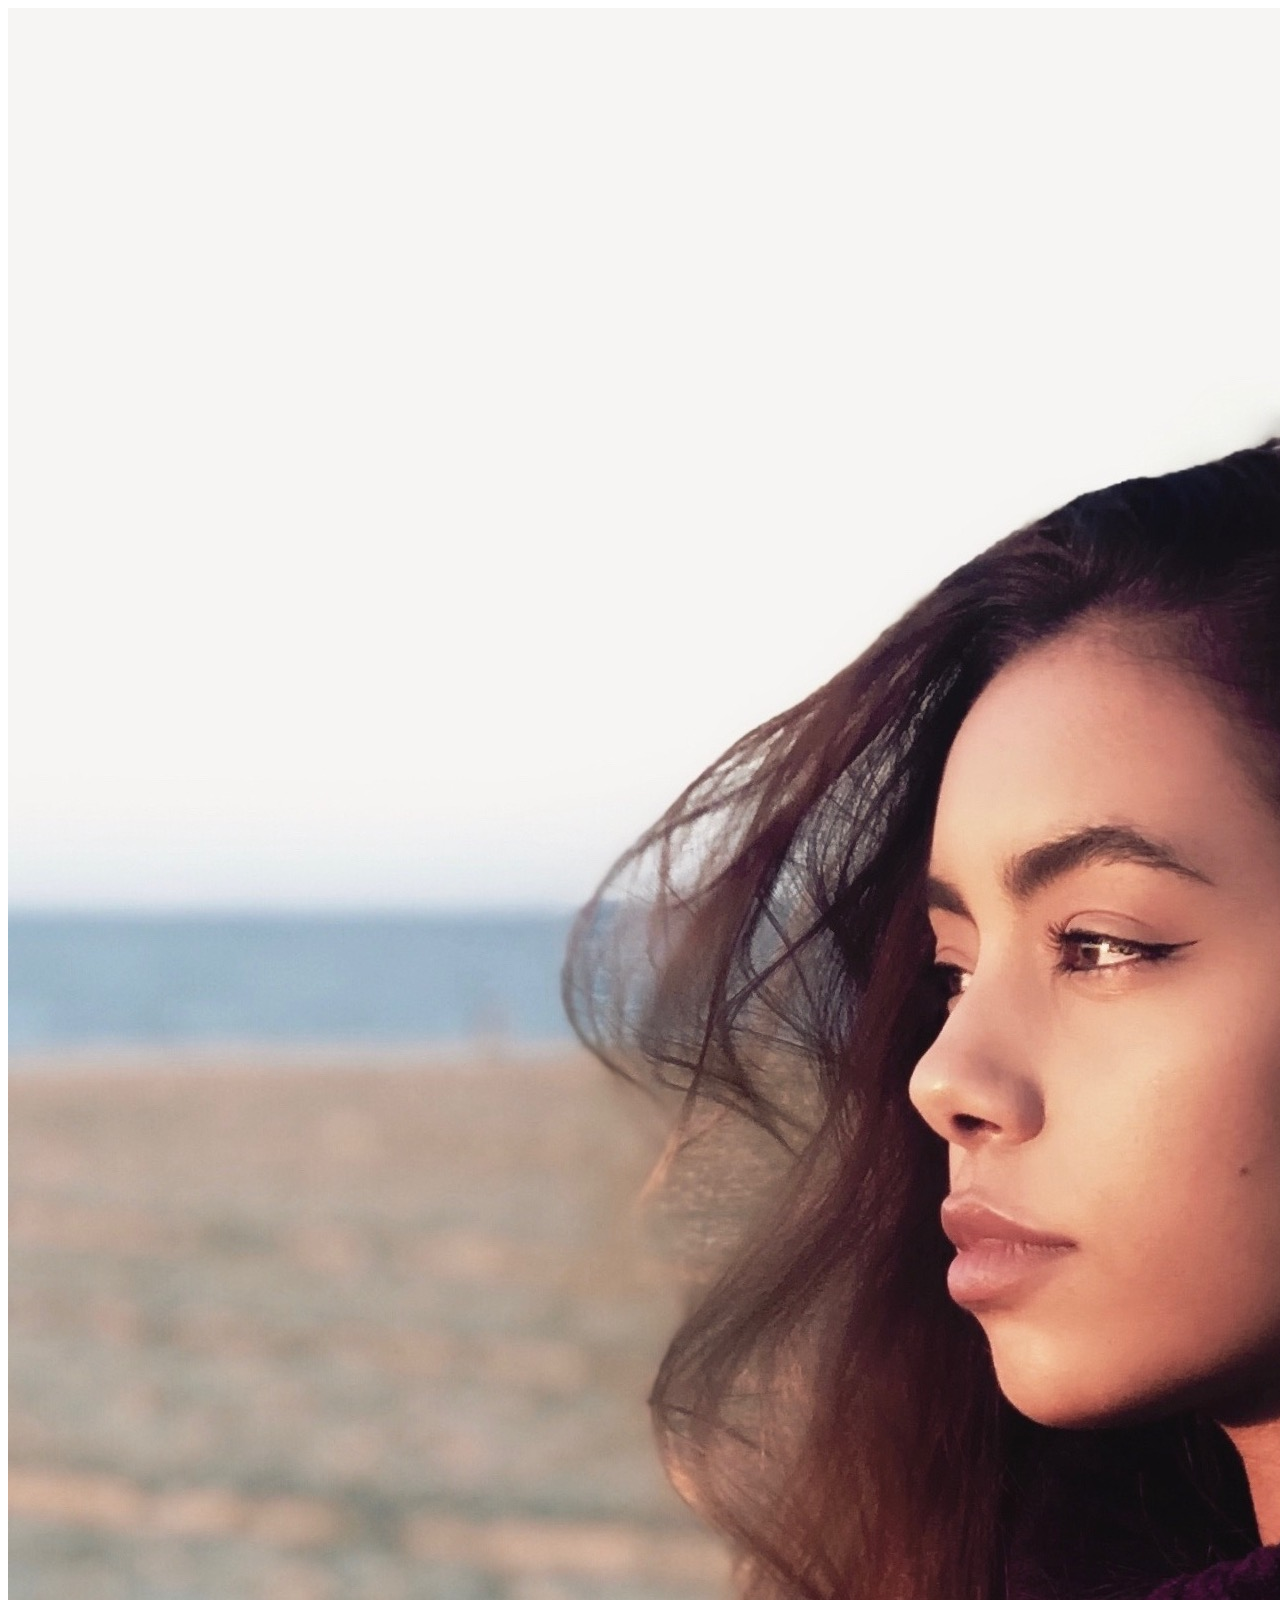
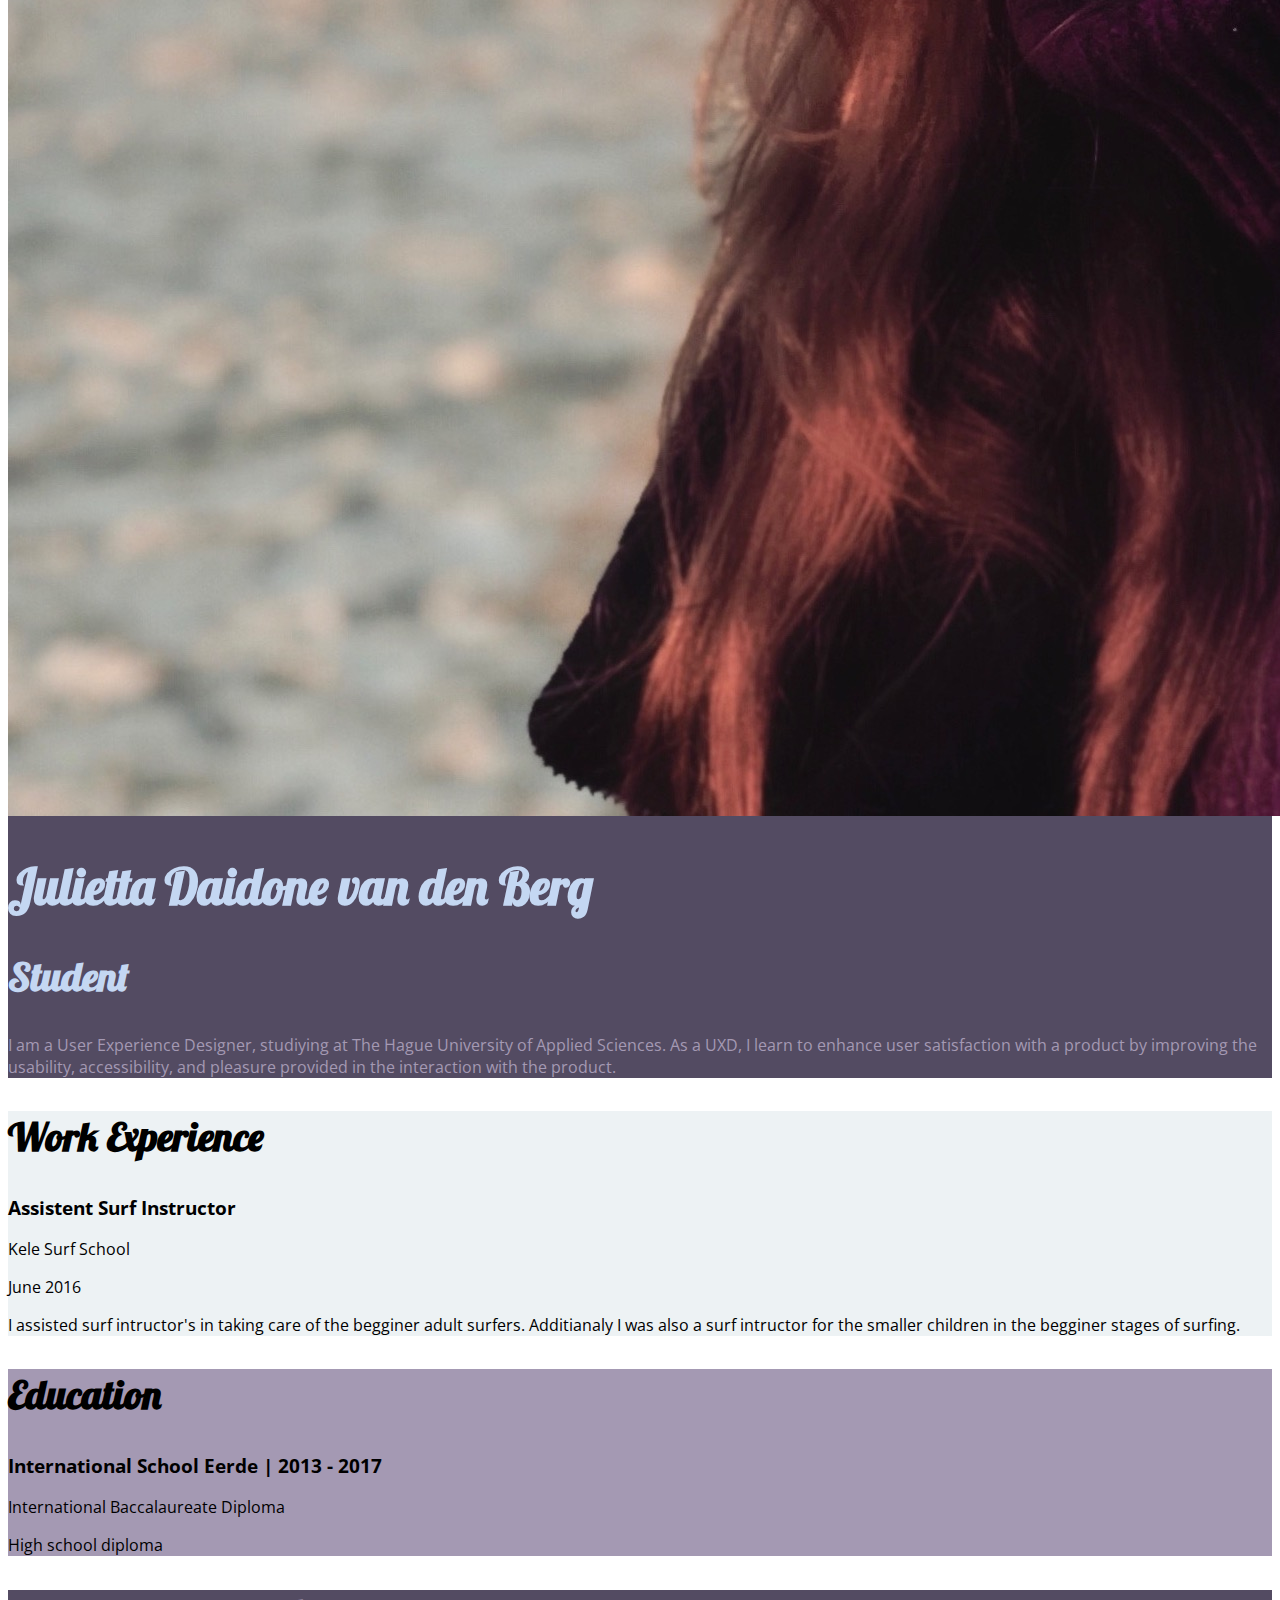
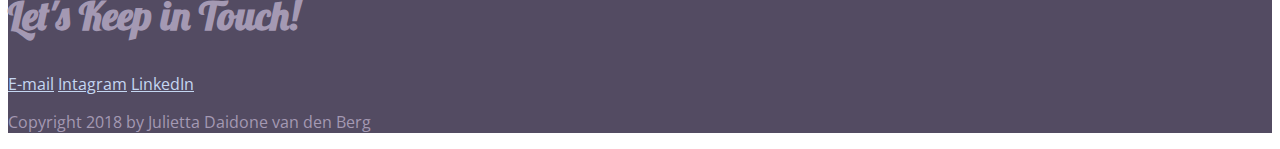
==== CSS Essential Training Coding Challenge/index.html @ b0186a85 "3. Typography" ====
<!DOCTYPE html>
<html lang="en">
<head>
    <meta charset="UTF-8">
    <meta name="viewport" content="width=device-width, initial-scale=1.0">
    <title>Julietta Daidone van den Berg | Resume</title>
    <link href="https://fonts.googleapis.com/css?family=Lobster|Open+Sans:300|Unlock" rel="stylesheet">
    <link rel="stylesheet" href="CSS/Styles.css">

</head>
<body>
    <!-- // Intro -->
    <header>
        <img src="IMAGES/JuliettaDaidone.jpg" alt="JuliettaDaidone">
        <h1>Julietta Daidone van den Berg</h1>
        <h2>Student</h2>
        <p>I am a User Experience Designer, studiying at The Hague University of Applied Sciences. As a UXD, I learn to enhance user satisfaction with a product by improving the usability, accessibility, and pleasure provided in the interaction with the product.</p>
    </header>
    
    <main> 
        <!-- // Work Experience -->
        <section class="work">
            <h2>Work Experience</h2>

            <!-- Job Details: copy this whole block to add more jobs -->
            <h3>Assistent Surf Instructor</h3>
            <p>Kele Surf School</p>
            <p>June 2016</p>
            
            <!-- Add as many paragraphs as you need. -->
            <p>I assisted surf intructor's in taking care of the begginer adult surfers. Additianaly I was also a surf intructor for the smaller children in the begginer stages of surfing.</p>
            
        </section>


        <!-- // Education -->
        <section class="education">
            <h2>Education</h2>

            <!-- School details: copy this whole block to add more schools. -->
            <h3>International School Eerde | 2013 - 2017</h3>
            <p>International Baccalaureate Diploma</p>
            
            <!-- Add as many paragraphs as you need. -->
            <p>High school diploma</p>
            <!-- End of school details. -->
        </section>
    </main>
    
    <!-- // Footer & contact info -->
    <footer>
        <h2>Let's Keep in Touch!</h2>
        
        <!-- Social media and contact links. Add or remove any networks. -->
        <div>
            <a href="mailto:18047270@student.hhs.nl"> E-mail</a>
            <a href="https://www.instagram.com/whereisjulie/">Intagram</a>
            <a href="https://www.linkedin.com/in/julietta-daidone-van-den-berg-84545b175/">LinkedIn</a>
        </div>

        <p>Copyright 2018 by Julietta Daidone van den Berg</p>
    </footer>
</body>
</html>
---- CSS Essential Training Coding Challenge/CSS/Styles.css ----
/* Color Palette
#c4d7f2 - light blue 
#EDF2F4 - White
#797a9e - lavender
#534b62 - Dark Lavender
#A499B3 - light Lavender
----------------------------*/

/* Global styles
-----------------------------*/
body {
	font-family: 'Open Sans', sans-serif;
}
h1, h2 {
	font-family: 'Lobster', cursive;
}

h1 {
	font-size: 50px;
}

h2 {
	font-size: 40px;

}
a {
	color: #c4d7f2

}

a:hover {
	text-decoration: none;
}


/* Header and footer
-----------------------------*/
header, footer {
	background: #534B62;
	color: #A499B3;
}

header h1, header h2 {
	color: #c4d7f2;
}

/* Work Experience 
-----------------------------*/
.work {
	background: #EDF2F4;
}


/* Education
-----------------------------*/

.education {
	background: #A499B3;
}
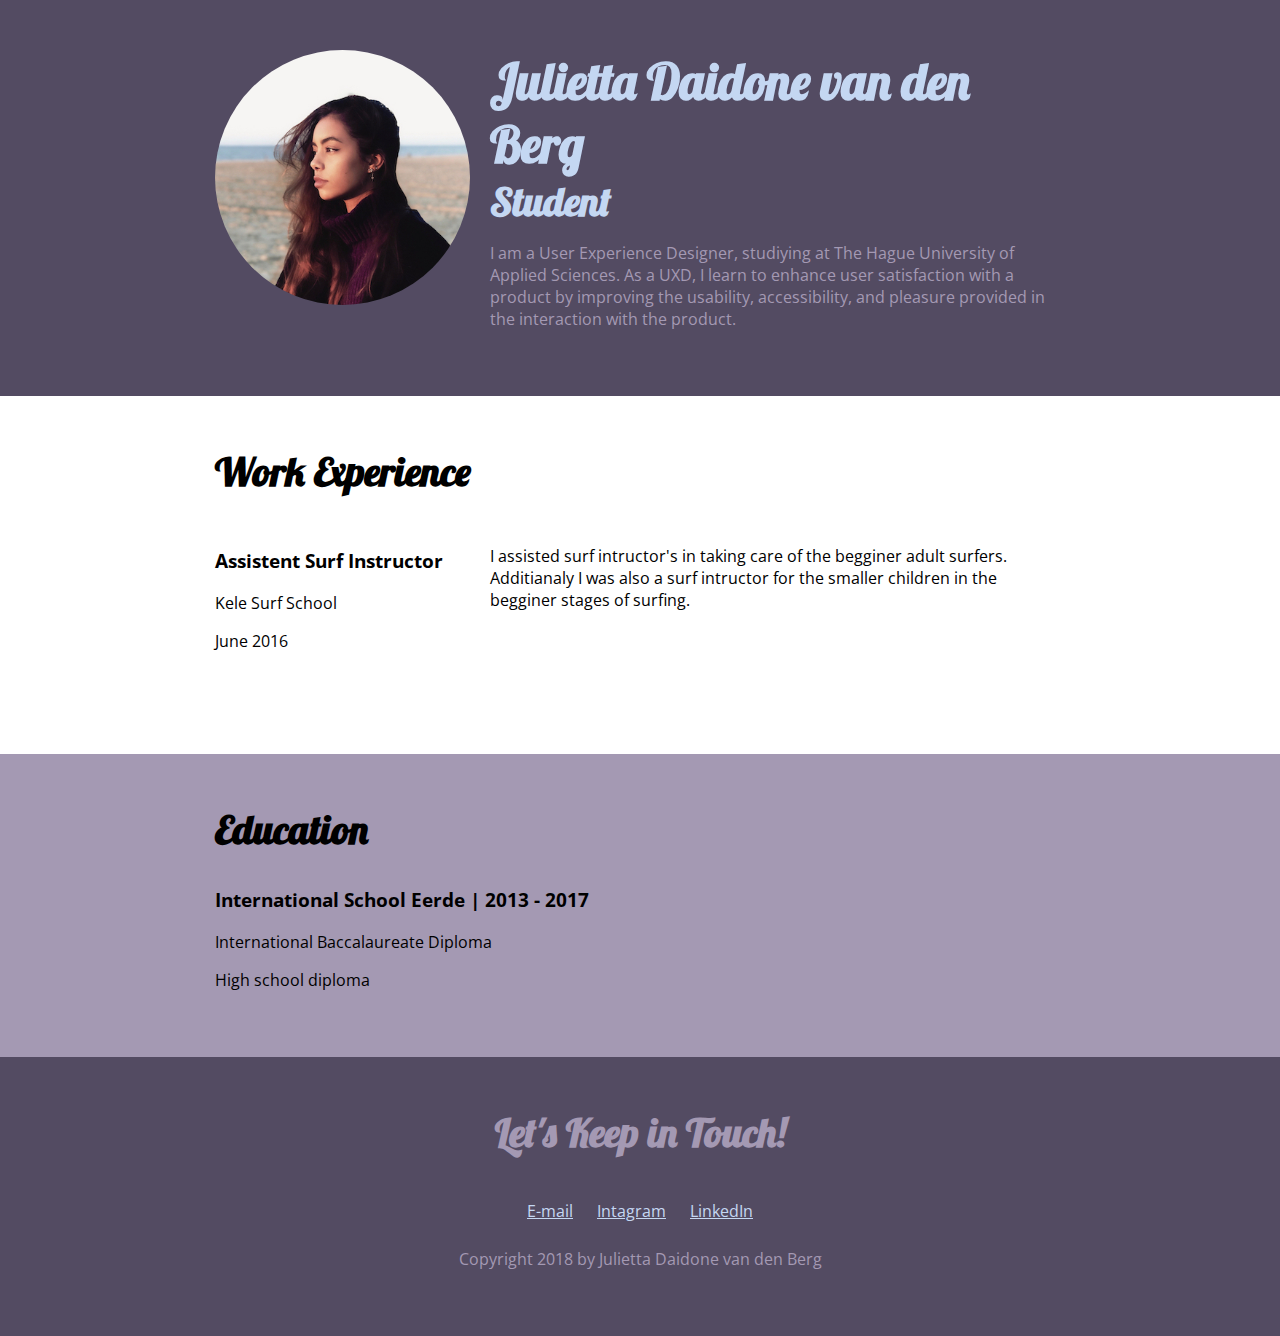
==== commit b4e51c36: "4. Lay-outs" ====
--- a/CSS Essential Training Coding Challenge/index.html
+++ b/CSS Essential Training Coding Challenge/index.html
@@ -11,30 +11,43 @@
 <body>
     <!-- // Intro -->
     <header>
-        <img src="IMAGES/JuliettaDaidone.jpg" alt="JuliettaDaidone">
+        <div class="content-wrap">
+        <img class="profile-img col-narrow" src="IMAGES/JuliettaDaidone.jpg" alt="JuliettaDaidone">
+        <div class="col-wide">
         <h1>Julietta Daidone van den Berg</h1>
         <h2>Student</h2>
         <p>I am a User Experience Designer, studiying at The Hague University of Applied Sciences. As a UXD, I learn to enhance user satisfaction with a product by improving the usability, accessibility, and pleasure provided in the interaction with the product.</p>
+
+        </div>
+        </div>
     </header>
     
     <main> 
         <!-- // Work Experience -->
         <section class="work">
+            <div class="content-wrap">
+
             <h2>Work Experience</h2>
 
             <!-- Job Details: copy this whole block to add more jobs -->
-            <h3>Assistent Surf Instructor</h3>
-            <p>Kele Surf School</p>
-            <p>June 2016</p>
+            <div class="col-narrow">
+                <h3>Assistent Surf Instructor</h3>
+                <p>Kele Surf School</p>
+                <p>June 2016</p>
+            </div>
             
             <!-- Add as many paragraphs as you need. -->
+            <div class="col-wide">
             <p>I assisted surf intructor's in taking care of the begginer adult surfers. Additianaly I was also a surf intructor for the smaller children in the begginer stages of surfing.</p>
-            
+            </div>
+        </div>
         </section>
 
 
         <!-- // Education -->
         <section class="education">
+            <div class="content-wrap">
+
             <h2>Education</h2>
 
             <!-- School details: copy this whole block to add more schools. -->
@@ -44,21 +57,25 @@
             <!-- Add as many paragraphs as you need. -->
             <p>High school diploma</p>
             <!-- End of school details. -->
+            </div>
         </section>
     </main>
     
     <!-- // Footer & contact info -->
     <footer>
+        <div class="content-wrap">
+
         <h2>Let's Keep in Touch!</h2>
         
         <!-- Social media and contact links. Add or remove any networks. -->
-        <div>
+        <div class="content-info">
             <a href="mailto:18047270@student.hhs.nl"> E-mail</a>
             <a href="https://www.instagram.com/whereisjulie/">Intagram</a>
             <a href="https://www.linkedin.com/in/julietta-daidone-van-den-berg-84545b175/">LinkedIn</a>
         </div>
 
         <p>Copyright 2018 by Julietta Daidone van den Berg</p>
+    </div>
     </footer>
 </body>
 </html>--- a/CSS Essential Training Coding Challenge/CSS/Styles.css
+++ b/CSS Essential Training Coding Challenge/CSS/Styles.css
@@ -8,19 +8,28 @@
 
 /* Global styles
 -----------------------------*/
+html {
+	box-sizing: border-box;
+}
+*, *:before, *:after {
+	box-sizing: inherit;
+}
+
 body {
 	font-family: 'Open Sans', sans-serif;
+	margin: 0;
 }
 h1, h2 {
 	font-family: 'Lobster', cursive;
 }
 
-h1 {
+h1 { 
 	font-size: 50px;
 }
 
 h2 {
 	font-size: 40px;
+	margin-top: 0;
 
 }
 a {
@@ -32,6 +41,24 @@
 	text-decoration: none;
 }
 
+.content-wrap {
+	max-width: 950px;
+	margin: 0 auto;
+	padding: 50px;
+	overflow: auto;
+}
+
+.col-narrow {
+	width: 30%;
+	float: left;
+	min-height: 175px;
+}
+
+.col-wide {
+	width: 70%;
+	float: left;
+	padding-left: 20px;
+}
 
 /* Header and footer
 -----------------------------*/
@@ -40,8 +67,28 @@
 	color: #A499B3;
 }
 
+/* Header */
+
+.profile-img {
+	border-radius: 50%;
+}
+
+
 header h1, header h2 {
 	color: #c4d7f2;
+	margin: 0;
+}
+
+/* Footer */
+
+footer {
+	text-align: center;
+}
+
+.content-info a {
+	padding: 10px;
+	display: inline-block;
+}
 }
 
 /* Work Experience 
